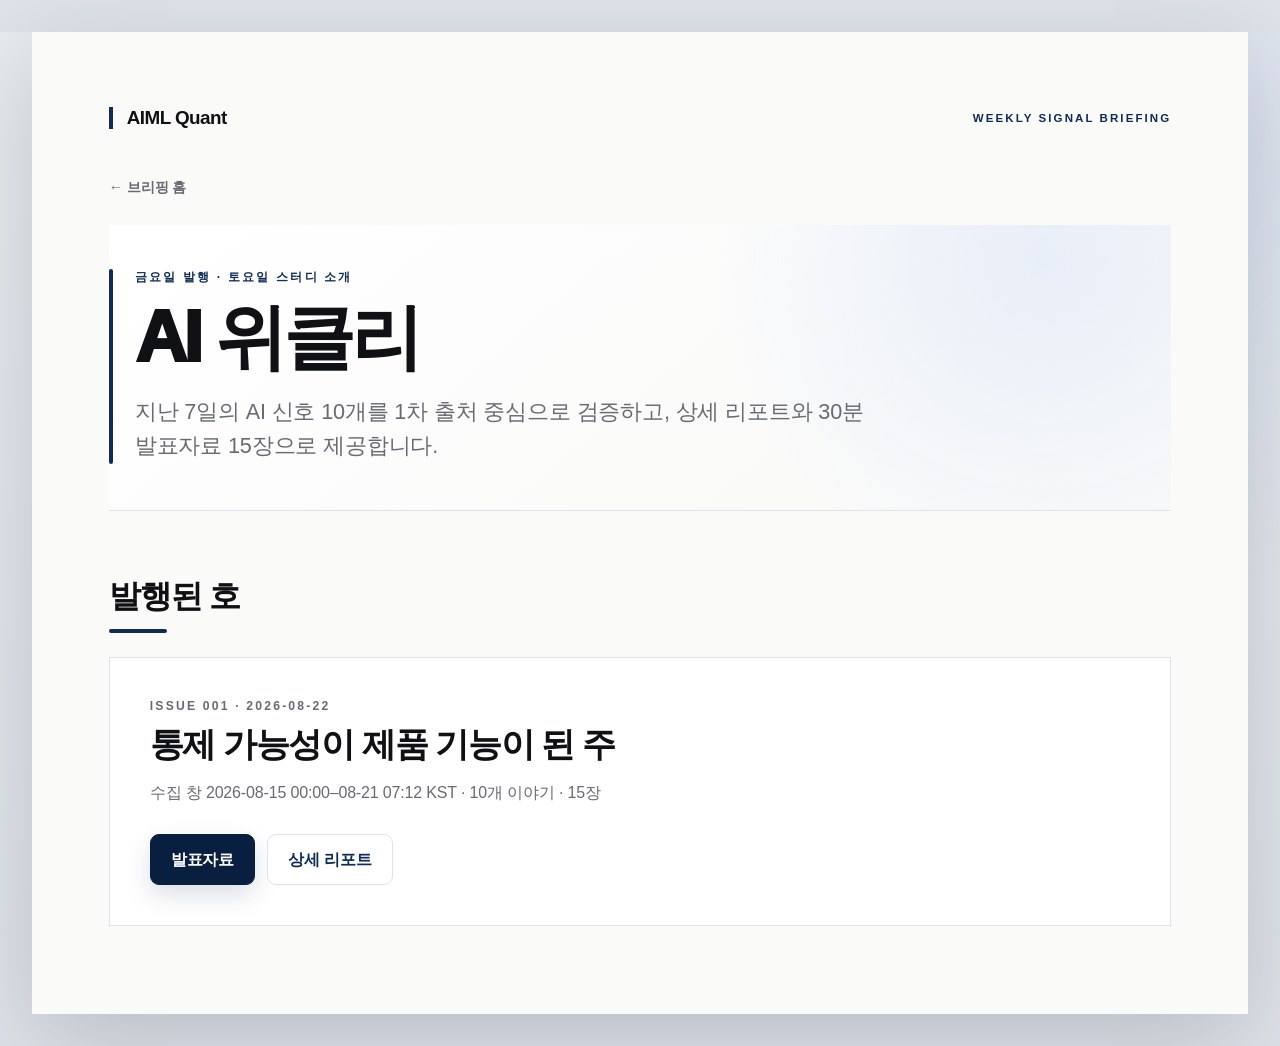
==== html/ai-weekly/index.html @ 1512c1fd "feat: publish first AI Weekly briefing" ====
<!doctype html>
<html lang="ko" class="theme-light">
<head>
  <meta charset="utf-8">
  <meta name="viewport" content="width=device-width, initial-scale=1">
  <meta name="description" content="AIML Quant AI Weekly 발행 목록">
  <title>AI Weekly · AIML Quant 브리핑</title>
  <link rel="canonical" href="https://aimlquant.github.io/briefing/ai-weekly/">
  <link rel="icon" href="../assets/favicon.svg" type="image/svg+xml">
  <link rel="stylesheet" href="../assets/site.css">
</head>
<body>
  <main class="shell">
    <header class="site-masthead"><a class="brand-name" href="../">AIML Quant</a><span class="brand-sub">WEEKLY SIGNAL BRIEFING</span></header>
    <a class="back" href="../">← 브리핑 홈</a>
    <header class="page-header briefing-header">
      <p class="eyebrow">금요일 발행 · 토요일 스터디 소개</p>
      <h1>AI 위클리</h1>
      <p class="lead">지난 7일의 AI 신호 10개를 1차 출처 중심으로 검증하고, 상세 리포트와 30분 발표자료 15장으로 제공합니다.</p>
    </header>
    <section>
      <h2>발행된 호</h2>
      <div class="briefing-issue-list">
        <article class="briefing-issue-card">
          <p class="eyebrow">ISSUE 001 · 2026-08-22</p>
          <h2>통제 가능성이 제품 기능이 된 주</h2>
          <p>수집 창 2026-08-15 00:00–08-21 07:12 KST · 10개 이야기 · 15장</p>
          <div class="actions"><a class="button" href="2026-08-22/">발표자료</a><a class="button button--secondary" href="2026-08-22/report.html">상세 리포트</a></div>
        </article>
      </div>
    </section>
  </main>
</body>
</html>
---- html/assets/site.css ----
:root {
  color-scheme: light;
  --bg: #fafaf9;
  --surface: #ffffff;
  --surface-soft: #f2f4f7;
  --text: #101114;
  --muted: #686b73;
  --border: #dfe2e7;
  --primary: #0f2c59;
  --primary-deep: #091f40;
  --primary-soft: #e8eef8;
  --blue: #2563eb;
  --positive: #26734d;
  --positive-soft: #e7f4ec;
  --warning: #9a6512;
  --warning-soft: #fff4dc;
  --negative: #a93650;
  --negative-soft: #fcebef;
  --shadow: 0 18px 50px rgb(15 44 89 / 12%);
  --shell-shadow: 0 28px 90px rgb(15 25 40 / 18%);
  font-family:
    Inter, Pretendard, "Noto Sans KR", "Apple SD Gothic Neo", "Malgun Gothic",
    -apple-system, BlinkMacSystemFont, "Segoe UI", sans-serif;
}

*,
*::before,
*::after {
  box-sizing: border-box;
}

html {
  min-width: 320px;
  background: #dfe3e9;
}

body {
  min-height: 100vh;
  margin: 0;
  color: var(--text);
  background:
    radial-gradient(circle at 84% 8%, rgb(37 99 235 / 8%), transparent 32rem),
    linear-gradient(180deg, #e8ebef 0%, #dfe3e9 100%);
  line-height: 1.6;
  letter-spacing: -0.01em;
  word-break: keep-all;
  overflow-wrap: break-word;
  text-rendering: optimizeLegibility;
  -webkit-font-smoothing: antialiased;
}

a {
  color: inherit;
}

.shell {
  width: min(1280px, calc(100% - 64px));
  min-height: calc(100vh - 64px);
  margin: 32px auto;
  padding: clamp(38px, 5vw, 64px) clamp(34px, 6vw, 88px) 88px;
  background: var(--bg);
  box-shadow: var(--shell-shadow);
}

.cover-brand,
.site-masthead {
  position: relative;
  z-index: 1;
  display: flex;
  min-height: 44px;
  align-items: center;
  gap: 18px;
}

.site-masthead {
  justify-content: space-between;
  margin-bottom: 34px;
}

.brand-name {
  padding-left: 14px;
  border-left: 4px solid var(--primary);
  color: var(--text);
  font-size: 1.18rem;
  font-weight: 900;
  letter-spacing: -0.03em;
  line-height: 1.2;
  text-decoration: none;
}

.brand-sub {
  color: var(--primary);
  font-size: 0.72rem;
  font-weight: 900;
  letter-spacing: 0.18em;
}

.hero {
  position: relative;
  display: flex;
  min-height: 520px;
  flex-direction: column;
  overflow: hidden;
  border-bottom: 1px solid var(--border);
  background:
    radial-gradient(circle at 88% 12%, var(--primary-soft) 0, transparent 33%),
    linear-gradient(140deg, var(--surface) 0%, var(--bg) 68%);
}

.hero-copy {
  position: relative;
  z-index: 1;
  display: flex;
  flex: 1;
  flex-direction: column;
  justify-content: center;
  max-width: 1000px;
  padding: 64px 0 54px;
}

.hero h1,
.page-header h1 {
  max-width: 1040px;
  margin: 14px 0 20px;
  color: var(--text);
  font-size: clamp(3.2rem, 7vw, 5.4rem);
  font-weight: 950;
  line-height: 1.04;
  letter-spacing: -0.055em;
  text-wrap: balance;
  word-break: keep-all;
  overflow-wrap: break-word;
}

.page-header h1 {
  max-width: 980px;
  font-size: clamp(2.6rem, 6vw, 4.5rem);
}

.eyebrow {
  margin: 0 0 10px;
  color: var(--primary);
  font-size: 0.76rem;
  font-weight: 900;
  letter-spacing: 0.18em;
  line-height: 1.4;
  text-transform: uppercase;
}

.lead {
  max-width: 780px;
  margin: 0;
  color: var(--muted);
  font-size: clamp(1.04rem, 2.1vw, 1.35rem);
  line-height: 1.6;
  word-break: keep-all;
}

.hero-meta {
  position: relative;
  z-index: 1;
  display: grid;
  grid-template-columns: repeat(3, minmax(0, 1fr));
  gap: 32px;
  margin: 0;
  padding: 24px 0 28px;
  border-top: 1px solid var(--border);
}

.hero-meta div {
  min-width: 0;
}

.hero-meta dt {
  margin-bottom: 6px;
  color: var(--text);
  font-size: 0.7rem;
  font-weight: 900;
  letter-spacing: 0.1em;
  text-transform: uppercase;
}

.hero-meta dd {
  margin: 0;
  color: var(--muted);
  font-size: 0.94rem;
  font-weight: 600;
}

.hero-actions {
  margin-top: 30px;
}

.meta-link {
  color: var(--primary);
  font-weight: 900;
  text-decoration-thickness: 1px;
  text-underline-offset: 4px;
}

section {
  margin-top: 66px;
}

section > h2 {
  margin: 0 0 24px;
  color: var(--text);
  font-size: clamp(1.55rem, 3vw, 2rem);
  font-weight: 900;
  letter-spacing: -0.035em;
  line-height: 1.2;
}

section > h2::after {
  display: block;
  width: 58px;
  height: 4px;
  margin-top: 14px;
  border-radius: 4px;
  background: var(--primary);
  content: "";
}

.briefing-feature {
  display: grid;
  grid-template-columns: minmax(0, 0.85fr) minmax(360px, 1.15fr);
  gap: clamp(28px, 5vw, 72px);
  align-items: center;
  padding: clamp(30px, 5vw, 56px);
  border: 1px solid #b8c8e2;
  background:
    linear-gradient(130deg, rgb(15 44 89 / 4%), transparent 58%),
    var(--surface);
  box-shadow: var(--shadow);
}

.briefing-feature h2,
.briefing-latest h3,
.briefing-issue-card h2 {
  margin: 0 0 12px;
  color: var(--text);
  font-weight: 950;
  letter-spacing: -0.04em;
  line-height: 1.12;
}

.briefing-feature h2 {
  font-size: clamp(2rem, 4vw, 3.25rem);
}

.briefing-latest {
  padding: clamp(24px, 4vw, 38px);
  border-left: 5px solid var(--blue);
  background: var(--surface-soft);
}

.briefing-latest h3 {
  margin-top: 18px;
  font-size: clamp(1.45rem, 3vw, 2.2rem);
}

.briefing-latest p,
.briefing-issue-card p {
  color: var(--muted);
}

.text-link {
  align-self: center;
  color: var(--primary);
  font-weight: 900;
  text-decoration-thickness: 1px;
  text-underline-offset: 4px;
}

.briefing-header {
  padding-bottom: 44px;
  border-bottom: 1px solid var(--border);
}

.briefing-issue-list {
  display: grid;
  gap: 20px;
}

.briefing-issue-card {
  padding: clamp(24px, 4vw, 40px);
  border: 1px solid var(--border);
  background: var(--surface);
}

.briefing-issue-card h2 {
  font-size: clamp(1.5rem, 3vw, 2.15rem);
}

@media (max-width: 760px) {
  .briefing-feature {
    grid-template-columns: 1fr;
    padding: 24px;
  }

  .briefing-latest {
    padding: 22px;
  }
}

.section-intro {
  max-width: 760px;
  margin: -10px 0 24px;
  color: var(--muted);
}

.root-schedules {
  display: grid;
  gap: 54px;
}

.track-schedule {
  scroll-margin-top: 24px;
}

.track-schedule-header {
  display: grid;
  grid-template-columns: minmax(0, 1fr) minmax(250px, 0.45fr);
  gap: 34px;
  align-items: end;
  margin-bottom: 18px;
  padding: 28px 30px;
  border-left: 4px solid var(--primary);
  border-radius: 0 12px 12px 0;
  background:
    radial-gradient(circle at 94% 10%, var(--primary-soft), transparent 17rem),
    var(--surface);
  box-shadow: 0 14px 38px rgb(15 44 89 / 8%);
}

.track-schedule-header .eyebrow {
  margin-bottom: 8px;
}

.track-schedule-header h3 {
  margin: 0;
  color: var(--text);
  font-size: clamp(1.55rem, 3vw, 2.15rem);
  font-weight: 950;
  letter-spacing: -0.04em;
  line-height: 1.2;
}

.track-schedule-header p:not(.eyebrow) {
  max-width: 720px;
  margin: 10px 0 0;
  color: var(--muted);
  line-height: 1.6;
}

.track-schedule-meta {
  display: flex;
  flex-direction: column;
  align-items: flex-start;
  gap: 5px;
  color: var(--muted);
  font-size: 0.83rem;
  font-weight: 750;
}

.track-schedule-meta a {
  margin-top: 7px;
  color: var(--primary);
  font-weight: 900;
  text-decoration-thickness: 1px;
  text-underline-offset: 4px;
}

.schedule-board {
  overflow: hidden;
  border: 1px solid var(--border);
  border-radius: 12px;
  background: var(--surface);
  box-shadow: var(--shadow);
}

.schedule-head,
.schedule-row {
  display: grid;
  grid-template-columns: 10.5rem minmax(0, 1fr) 7rem 8.5rem;
  gap: 20px;
  align-items: center;
}

.schedule-head {
  padding: 13px 22px;
  color: var(--primary);
  background: var(--primary-soft);
  font-size: 0.7rem;
  font-weight: 900;
  letter-spacing: 0.08em;
}

.schedule-row {
  min-height: 118px;
  padding: 20px 22px;
  border-top: 1px solid var(--border);
}

.schedule-when {
  display: flex;
  flex-direction: column;
  color: var(--text);
  line-height: 1.45;
}

.schedule-when strong {
  font-size: 0.95rem;
}

.schedule-when span {
  color: var(--muted);
  font-size: 0.82rem;
  font-weight: 700;
}

.schedule-topic {
  display: flex;
  min-width: 0;
  flex-wrap: wrap;
  align-items: center;
  gap: 7px 9px;
}

.schedule-topic .badge {
  min-height: 24px;
  padding: 3px 9px;
  font-size: 0.62rem;
}

.schedule-chapters {
  color: var(--muted);
  font-size: 0.75rem;
  font-weight: 800;
}

.schedule-topic > a {
  flex-basis: 100%;
  color: var(--text);
  font-size: 1rem;
  font-weight: 850;
  line-height: 1.45;
  text-decoration-color: rgb(15 44 89 / 32%);
  text-decoration-thickness: 1px;
  text-underline-offset: 4px;
}

.schedule-presenter,
.schedule-meeting {
  color: var(--text);
  font-size: 0.86rem;
  font-weight: 800;
}

.schedule-webex {
  display: inline-flex;
  min-height: 36px;
  align-items: center;
  justify-content: center;
  padding: 8px 11px;
  border: 1px solid var(--primary);
  border-radius: 8px;
  color: var(--primary);
  font-size: 0.78rem;
  font-weight: 900;
  line-height: 1.2;
  text-decoration: none;
}

.schedule-webex:hover,
.schedule-webex:focus-visible {
  color: #fff;
  background: var(--primary);
  outline: none;
}

.schedule-tbd,
.schedule-ended {
  color: var(--muted);
  font-size: 0.8rem;
}

.schedule-ended {
  color: var(--positive);
  font-weight: 850;
}

.schedule-mobile-label {
  display: none;
}

.grid {
  display: grid;
  grid-template-columns: repeat(2, minmax(0, 1fr));
  gap: 20px;
}

.card {
  position: relative;
  min-height: 190px;
  padding: 30px 30px 26px;
  overflow: hidden;
  border: 1px solid var(--border);
  border-radius: 12px;
  background: var(--surface);
  box-shadow: var(--shadow);
  text-decoration: none;
  transition:
    border-color 160ms ease,
    transform 160ms ease,
    box-shadow 160ms ease;
}

.card::before {
  position: absolute;
  inset: 0 0 auto;
  height: 4px;
  background: var(--primary);
  content: "";
}

.card:hover,
.card:focus-visible {
  border-color: var(--primary);
  box-shadow: 0 22px 58px rgb(15 44 89 / 18%);
  outline: none;
  transform: translateY(-3px);
}

.card h2,
.card h3 {
  margin: 17px 0 8px;
  color: var(--text);
  font-size: 1.38rem;
  font-weight: 900;
  line-height: 1.32;
  letter-spacing: -0.03em;
  word-break: keep-all;
  overflow-wrap: break-word;
}

.card p {
  margin: 6px 0 0;
  color: var(--muted);
  line-height: 1.58;
}

.card .study-card-schedule {
  margin-top: 18px;
  padding-top: 14px;
  border-top: 1px solid var(--border);
  color: var(--primary);
  font-size: 0.86rem;
  font-weight: 800;
}

.card .study-card-description {
  color: var(--text);
  font-size: 0.9rem;
}

.session-card-meta {
  display: flex;
  flex-wrap: wrap;
  gap: 6px 18px;
  margin-top: 18px;
  padding-top: 14px;
  border-top: 1px solid var(--border);
  color: var(--muted);
  font-size: 0.88rem;
  font-weight: 700;
}

.session-card-meta span:last-child {
  color: var(--primary);
}

.card .eyebrow {
  margin-top: 14px;
  margin-bottom: -8px;
  font-size: 0.68rem;
}

.badge {
  display: inline-flex;
  min-height: 28px;
  align-items: center;
  padding: 5px 11px;
  border: 1px solid rgb(15 44 89 / 12%);
  border-radius: 999px;
  color: var(--primary);
  background: var(--primary-soft);
  font-size: 0.68rem;
  font-weight: 900;
  letter-spacing: 0.08em;
}

.badge--scheduled {
  color: var(--warning);
  border-color: rgb(154 101 18 / 16%);
  background: var(--warning-soft);
}

.badge--materials-published {
  color: var(--primary);
}

.badge--video-public {
  color: var(--positive);
  border-color: rgb(38 115 77 / 16%);
  background: var(--positive-soft);
}

.badge--cancelled {
  color: var(--negative);
  border-color: rgb(169 54 80 / 16%);
  background: var(--negative-soft);
}

.button {
  display: inline-flex;
  min-height: 48px;
  align-items: center;
  justify-content: center;
  padding: 12px 20px;
  border: 1px solid var(--primary-deep);
  border-radius: 9px;
  color: #fff;
  background: var(--primary-deep);
  box-shadow: 0 10px 24px rgb(15 44 89 / 15%);
  font-weight: 900;
  text-decoration: none;
  transition:
    box-shadow 160ms ease,
    transform 160ms ease;
}

.button:hover,
.button:focus-visible {
  box-shadow: 0 0 0 4px rgb(15 44 89 / 14%);
  outline: none;
  transform: translateY(-1px);
}

.button--secondary {
  color: var(--primary);
  border-color: var(--border);
  background: var(--surface);
  box-shadow: none;
}

.back {
  display: inline-flex;
  margin: 0 0 26px;
  color: var(--muted);
  font-size: 0.9rem;
  font-weight: 800;
  text-decoration: none;
}

.back:hover,
.back:focus-visible {
  color: var(--primary);
  outline: none;
}

.page-header {
  position: relative;
  padding: 44px 0 46px 26px;
  overflow: hidden;
  border-bottom: 1px solid var(--border);
  background:
    radial-gradient(circle at 88% 12%, var(--primary-soft) 0, transparent 34%),
    linear-gradient(140deg, var(--surface) 0%, var(--bg) 70%);
}

.page-header::before {
  position: absolute;
  inset: 44px auto 46px 0;
  width: 4px;
  border-radius: 4px;
  background: var(--primary);
  content: "";
}

.page-header > * {
  position: relative;
  z-index: 1;
}

.study-description {
  max-width: 780px;
  margin: 24px 0 0;
  color: var(--text);
  font-size: 1.02rem;
  line-height: 1.75;
}

.study-facts {
  display: grid;
  max-width: 920px;
  grid-template-columns: repeat(3, minmax(0, 1fr));
  gap: 14px;
  margin: 28px 0 0;
}

.study-facts div {
  min-width: 0;
  padding: 16px 18px;
  border: 1px solid var(--border);
  border-radius: 9px;
  background: rgb(255 255 255 / 72%);
}

.study-facts dt {
  margin-bottom: 5px;
  color: var(--primary);
  font-size: 0.68rem;
  font-weight: 900;
  letter-spacing: 0.1em;
  text-transform: uppercase;
}

.study-facts dd {
  margin: 0;
  color: var(--text);
  font-size: 0.9rem;
  font-weight: 750;
  line-height: 1.5;
}

.session-venue {
  margin: 12px 0 0;
  color: var(--muted);
  font-size: 0.9rem;
  font-weight: 700;
}

.session-access {
  margin-top: 18px;
}

.session-meeting-note {
  margin: 12px 0 0;
  color: var(--muted);
  font-size: 0.86rem;
  font-weight: 700;
}

.actions {
  display: flex;
  flex-wrap: wrap;
  gap: 12px;
  margin-top: 28px;
}

.pending,
.empty {
  padding: 26px 28px;
  border: 1px solid var(--border);
  border-left: 4px solid var(--primary);
  border-radius: 10px;
  color: var(--muted);
  background: var(--surface);
  box-shadow: var(--shadow);
}

.pending strong {
  display: block;
  margin-bottom: 7px;
  color: var(--primary-deep);
  font-size: 1.12rem;
}

.pending--cancelled {
  border-left-color: var(--negative);
  background: var(--negative-soft);
}

.pending--cancelled strong {
  color: var(--negative);
}

.pending p,
.empty {
  margin: 0;
  line-height: 1.65;
}

.video {
  width: 100%;
  max-width: 960px;
  margin-bottom: 18px;
  overflow: hidden;
  aspect-ratio: 16 / 9;
  border: 1px solid var(--border);
  border-radius: 12px;
  background: #000;
  box-shadow: var(--shadow);
}

.video iframe {
  display: block;
  width: 100%;
  height: 100%;
  border: 0;
}

.home-video-grid {
  display: grid;
  grid-template-columns: repeat(2, minmax(0, 1fr));
  gap: 24px;
}

.home-video-card {
  min-width: 0;
  overflow: hidden;
  border: 1px solid var(--border);
  border-radius: 12px;
  background: var(--surface);
  box-shadow: var(--shadow);
}

.home-video-embed {
  max-width: none;
  margin: 0;
  border: 0;
  border-radius: 0;
  box-shadow: none;
}

.home-video-copy {
  padding: 22px 24px 24px;
}

.home-video-copy h3 {
  margin: 8px 0 10px;
  font-size: 1.18rem;
  line-height: 1.4;
  letter-spacing: -0.025em;
}

.home-video-copy h3 a {
  text-decoration: none;
}

.home-video-copy h3 a:hover,
.home-video-copy h3 a:focus-visible,
.home-video-links a:hover,
.home-video-links a:focus-visible {
  color: var(--blue);
  outline: none;
}

.home-video-copy > p:not(.eyebrow) {
  margin: 0;
  color: var(--muted);
  font-size: 0.9rem;
  font-weight: 700;
}

.home-video-links {
  display: flex;
  flex-wrap: wrap;
  gap: 8px 18px;
  margin-top: 18px;
  padding-top: 14px;
  border-top: 1px solid var(--border);
}

.home-video-links a {
  color: var(--primary);
  font-size: 0.84rem;
  font-weight: 900;
  text-underline-offset: 4px;
}

@media (max-width: 700px) {
  html {
    background: var(--bg);
  }

  body {
    background: var(--bg);
  }

  .shell {
    width: 100%;
    min-height: 100vh;
    margin: 0;
    padding: 26px 20px 58px;
    box-shadow: none;
  }

  .cover-brand,
  .site-masthead {
    min-height: 36px;
    gap: 12px;
  }

  .site-masthead {
    align-items: flex-start;
    margin-bottom: 24px;
  }

  .brand-name {
    padding-left: 10px;
    border-left-width: 3px;
    font-size: 1rem;
  }

  .brand-sub {
    max-width: 14ch;
    font-size: 0.58rem;
    line-height: 1.45;
    text-align: right;
  }

  .hero {
    min-height: 0;
  }

  .hero-copy {
    padding: 64px 0 58px;
  }

  .hero h1 {
    max-width: 12ch;
    font-size: clamp(2.7rem, 14vw, 4rem);
    line-height: 1.05;
  }

  .page-header h1 {
    max-width: 12ch;
    font-size: clamp(2.45rem, 11vw, 3.25rem);
    line-height: 1.06;
  }

  .lead {
    font-size: 1rem;
    line-height: 1.7;
  }

  .hero-meta {
    grid-template-columns: 1fr;
    gap: 0;
    padding: 12px 0 20px;
  }

  .hero-meta div {
    display: grid;
    grid-template-columns: 92px 1fr;
    padding: 12px 0;
    border-bottom: 1px solid var(--border);
  }

  .hero-meta div:last-child {
    border-bottom: 0;
  }

  .hero-meta dt {
    margin: 0;
  }

  .grid {
    grid-template-columns: 1fr;
  }

  .home-video-grid {
    grid-template-columns: 1fr;
  }

  .home-video-copy {
    padding: 20px;
  }

  .root-schedules {
    gap: 42px;
  }

  .track-schedule-header {
    grid-template-columns: 1fr;
    gap: 20px;
    padding: 24px 20px;
  }

  .schedule-board {
    display: grid;
    gap: 14px;
    overflow: visible;
    border: 0;
    border-radius: 0;
    background: transparent;
    box-shadow: none;
  }

  .schedule-head {
    display: none;
  }

  .schedule-row {
    grid-template-areas:
      "when when"
      "topic topic"
      "presenter meeting";
    grid-template-columns: minmax(0, 1fr) minmax(0, 1fr);
    gap: 16px 14px;
    min-height: 0;
    padding: 20px;
    border: 1px solid var(--border);
    border-radius: 10px;
    background: var(--surface);
    box-shadow: 0 12px 30px rgb(15 44 89 / 8%);
  }

  .schedule-when {
    grid-area: when;
    flex-direction: row;
    align-items: baseline;
    justify-content: space-between;
    gap: 12px;
  }

  .schedule-topic {
    grid-area: topic;
  }

  .schedule-presenter {
    grid-area: presenter;
  }

  .schedule-meeting {
    grid-area: meeting;
    text-align: right;
  }

  .schedule-presenter,
  .schedule-meeting {
    padding-top: 12px;
    border-top: 1px solid var(--border);
  }

  .schedule-mobile-label {
    display: block;
    margin-bottom: 5px;
    color: var(--muted);
    font-size: 0.66rem;
    font-weight: 900;
    letter-spacing: 0.08em;
  }

  .study-facts {
    grid-template-columns: 1fr;
  }

  .card {
    min-height: 168px;
    padding: 26px 24px 22px;
  }

  .session-card-meta {
    flex-direction: column;
    gap: 4px;
  }

  section {
    margin-top: 50px;
  }

  .page-header {
    padding: 36px 0 38px 18px;
  }

  .page-header::before {
    inset: 36px auto 38px 0;
    width: 3px;
  }

  .back {
    margin-bottom: 18px;
  }

  .button {
    width: 100%;
  }

  .actions {
    flex-direction: column;
  }

  .pending,
  .empty {
    padding: 22px 20px;
  }

  .video {
    border-radius: 9px;
  }
}

@media (prefers-reduced-motion: reduce) {
  *,
  *::before,
  *::after {
    scroll-behavior: auto !important;
    transition: none !important;
  }
}
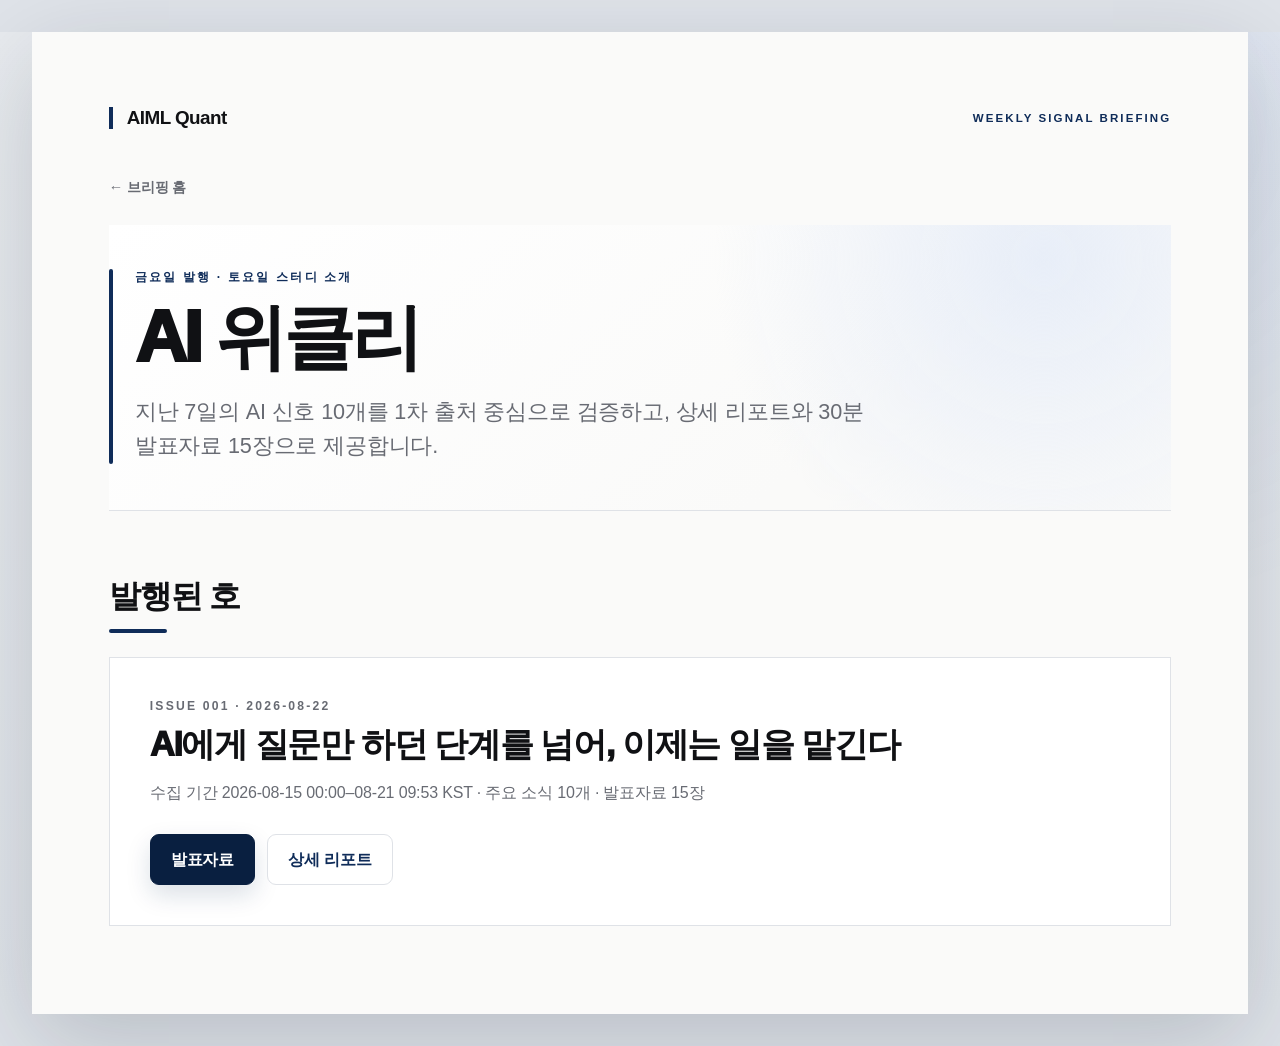
==== commit ee90a252: "Publish polished AI Weekly issue" ====
--- a/html/ai-weekly/index.html
+++ b/html/ai-weekly/index.html
@@ -23,8 +23,8 @@
       <div class="briefing-issue-list">
         <article class="briefing-issue-card">
           <p class="eyebrow">ISSUE 001 · 2026-08-22</p>
-          <h2>통제 가능성이 제품 기능이 된 주</h2>
-          <p>수집 창 2026-08-15 00:00–08-21 07:12 KST · 10개 이야기 · 15장</p>
+          <h2>AI에게 질문만 하던 단계를 넘어, 이제는 일을 맡긴다</h2>
+          <p>수집 기간 2026-08-15 00:00–08-21 09:53 KST · 주요 소식 10개 · 발표자료 15장</p>
           <div class="actions"><a class="button" href="2026-08-22/">발표자료</a><a class="button button--secondary" href="2026-08-22/report.html">상세 리포트</a></div>
         </article>
       </div>
